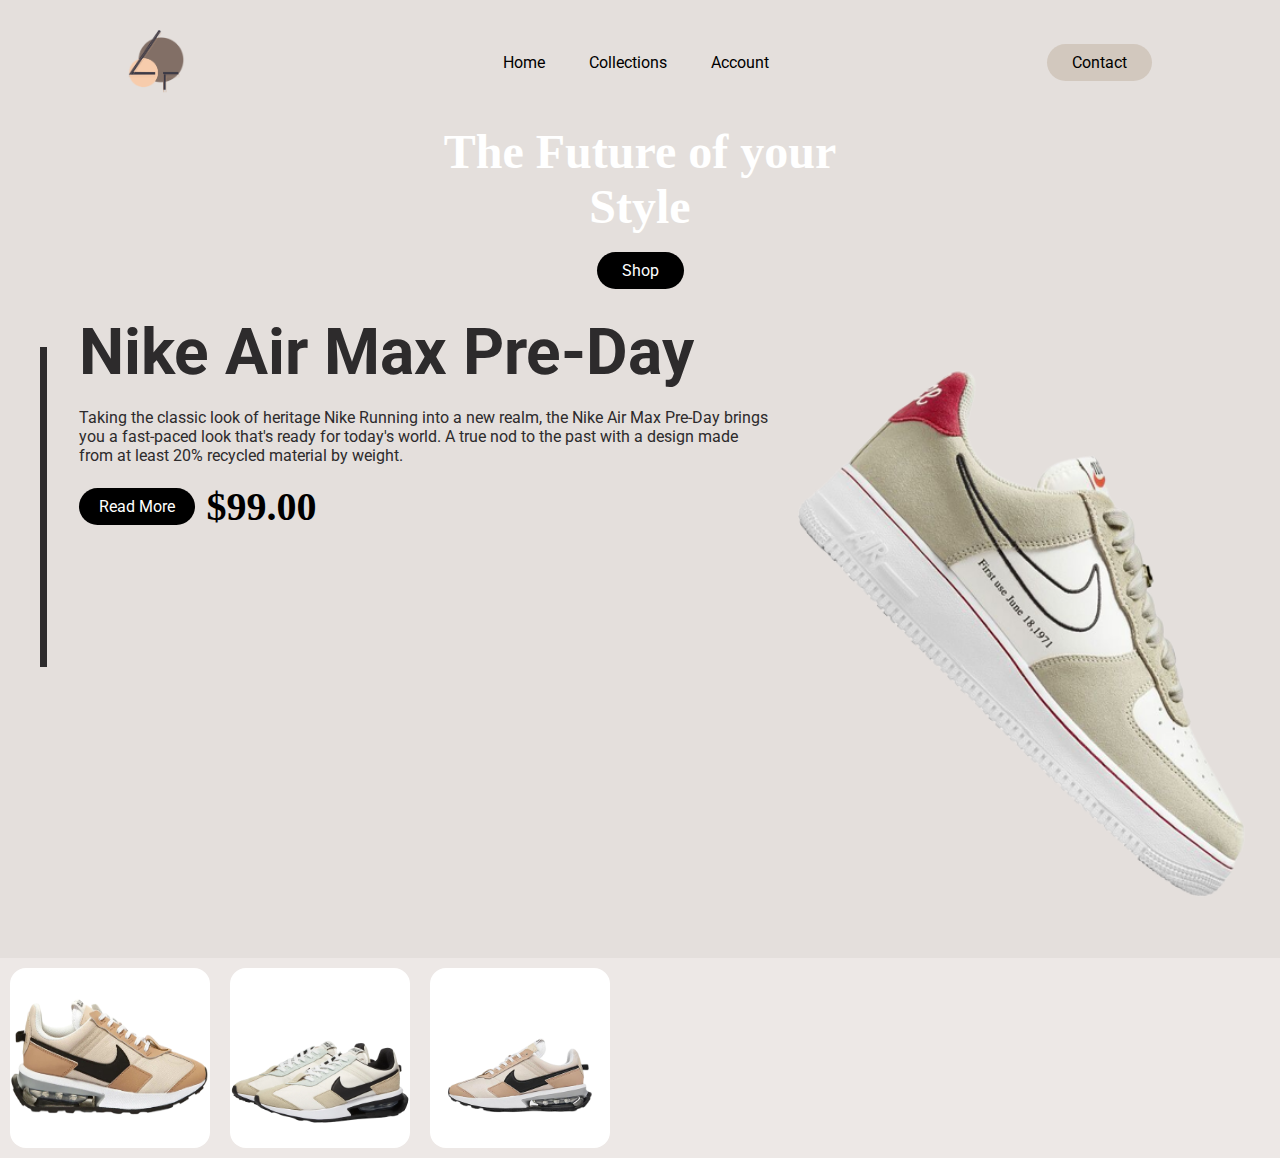
==== index.html @ 21394e32 "tanga" ====
<!DOCTYPE html>
<html lang="en">
<head>
    <meta charset="UTF-8">
    <meta http-equiv="X-UA-Compatible" content="IE=edge">
    <meta name="viewport" content="width=device-width, initial-scale=1.0">
    <link rel="stylesheet" href="main.css">
    <title>ShoeShop</title>
</head>
<body>
    <header>
        <img class="logo" src="images/logo.png" alt="logo" height="64">
        <nav>
            <ul class="nav-menu">
                <a href="#Home">
                    <li>Home</li>
                </a>
                <a href="shop.html">
                    <li>Collections</li>
                </a>
                <a href="#Account">
                    <li>Account</li>
                </a>
            </ul>
        </nav>
        <a href="#" class="cta"><button>Contact</button></a>
    </header>
    <div class="first-page">
        <h1 class="qoute">The Future of your <br>Style</h1>
        <br>
        <a class="explore-btn" href="shop.html"><button>Shop</button></a>
    </div>
    <br>
    <div class="display-container">
        <div class="divider"></div>
        <div class="container-inside">
            <h2 class="container-inside title">Nike Air Max Pre-Day</h2>
            <br>
            <p class="container-inside subtitle">Taking the classic look of heritage Nike Running into a new realm, the Nike Air Max Pre-Day brings you a fast-paced look
            that's ready for today's world. A true nod to the past with a design made from at least 20% recycled material by weight.</p>
            <br>
            <div class="btn">
                <button>Read More</button>
                <h4>$99.00</h4>
            </div>
        </div>
        <img class="image1" src="images/overview.png" alt="">
    </div>
    <div class="overview">
        <div class="ovs ov1">
            <img src="images/ov1.png" alt="">
        </div>
        <div class="ovs ov2">
            <img src="images/ov2.png" alt="">
        </div>
        <div class="ovs ov3">
            <img src="images/ov3.png" alt="">
        </div>
        <!-- <img class="ovs ov1" src="images/ov1.png" alt="image 1">
        <img class="ovs ov2" src="images/ov2.png" alt="image 2">
        <img class="ovs ov3" src="images/ov3.png" alt="image 3"> -->
    </div>
</body>
</html>
---- main.css ----
@import url('https://fonts.googleapis.com/css2?family=Roboto&display=swap');

*{
    box-sizing: border-box;
    margin: 0;
    pad: 0;
    background-color: #e4dfdc;
}

li, a, button{
    font-family: "Roboto",sans-serif;
    font-weight: 400;
    font-size: 16px;
    color: black;
    text-decoration: none;
}
header{
    display: flex;
    justify-content: space-between;
    align-items: center;
    padding: 30px 10%;
}
.logo{
    cursor: pointer;
}
.nav-menu{
    list-style: none;
}
.nav-menu li{
    display: inline-block;
    padding: 0px 20px;
}
.nav-menu li a{
    transition: all 0.3s ease;
}
.nav-menu li a:hover {
    color: black;
}
.qoute{
    font-size: 48px;
}
button{
    padding: 9px 25px;
    background-color: rgb(210, 200, 190);
    border: none;
    border-radius: 50px;
    cursor: pointer;
    transition: all 0.3s ease 0s;
}
button:hover {
    padding: 9px 25px;
    background-color: rgb(255, 255, 255);
    color: black;
    border: none;
    border-radius: 50px;
    cursor: pointer;
    transition: all 0.3s ease 0s;
}
h1{
    color: white;
    text-align: center;
    font-size: 32px;
}
.explore-btn{
    display: block;
    text-align: center;
}
.explore-btn button{
    padding: 9px 25px;
    background-color: black;
    color: white;
    border: none;
    border-radius: 50px;
    cursor: pointer;
    transition: all 0.3s ease 0s;
}
.explore-btn button:hover {
    padding: 9px 32px;
    background-color: grey;
    color: white;
    border: none;
    border-radius: 50px;
    cursor: pointer;
    transition: all 0.3s ease 0s;
}



.divider{
    height: 320px;
    width: 16px;
    background-color: #2d2b2c;
    margin: 32px;
}
.display-container{
    display: flex;
    justify-content: center;
    padding: 8px;
}
.title{
    color: #2d2b2c;
    font-family: 'Roboto', sans-serif;
    font-size: 4em;
}
.subtitle {
    color: #2d2b2c;
    font-family: 'Roboto',sans-serif;
    font-size: 1em;
}
.image1{
    background-color: transparent; 
    transition: transform 100ms;
    width: 100%;
    max-width: 500px;
    
}
.btn{
    display: flex;
    align-items: center;
    justify-content: start;
    font-size: 40px;
}
.btn button{
    padding-left: 20px;
    padding-right: 20px;
    margin-right: 12px;
    background-color: black;
    color: white;
}
.btn button:hover {
    padding: 9px 25px;
    background-color: grey;
    color: white;
    border: none;
    border-radius: 50px;
    cursor: pointer;
    transition: all 0.3s ease 0s;
}
.overview{
    height: 200px;
    width: 100%;
    background-color: #ede8e6;
    justify-content: start;
    flex-direction: row;
    display: flex;
    text-align: center;
}
.ovs{
    background-color: transparent;
    margin: 10px;
}
.ov1 img{
    width: 100%;
    height: 100%;
    max-width: 200px;
    max-height: 200px;
    background-color: white;
    border-radius: 16px;
}
.ov2 img{
    width: 100%;
    height: 100%;
    max-width: 200px;
    max-height: 200px;
    background-color: white;
    border-radius: 16px;
}
.ov3 img{
    width: 100%;
    height: 100%;
    max-width: 200px;
    max-height: 200px;
    background-color: white;
    border-radius: 16px;
}



@media (max-width: 700px){
    .display-container {
        display: flex;
        justify-content: center;
        flex-direction: column;
    }
    .title {
            color: black;
            font-family: 'Roboto', sans-serif;
            font-size: 2em;
            text-align: center;
    }
    
    .subtitle {
            color: black;
            text-align: center;
            font-size: 0.9em;
    }
        .image1 {
            background-color: transparent;
            transition: transform 100ms;
            width: 100%;
            max-width: 320px;
    
    }
    .divider {
        height: 4px;
        width: 100%;
        background-color: #2d2b2c;
    }
    .btn {
            display: flex;
            align-items: center;
            justify-content: center;
            font-size: 40px;
    }
    
    .btn button {
            padding-left: 20px;
            padding-right: 20px;
            margin-right: 12px;
    }
.overview {
    height: 600px;
    width: 100%;
    background-color: #e4dfdc;
    margin-top: 20px;
    flex-direction: wrap;
}

.ovs {
    background-color: transparent;
    margin: 10px;
}

.ov1 img {
    width: 100%;
    height: 100%;
    max-width: 150px;
    max-height: 150px;
    background-color: white;
    border-radius: 16px;
}

.ov2 img {
    width: 100%;
    height: 100%;
    max-width: 150px;
    max-height: 150px;
    background-color: white;
    border-radius: 16px;
}

.ov3 img {
    width: 100%;
    height: 100%;
    max-width: 150px;
    max-height: 150px;
    background-color: white;
    border-radius: 16px;
}

}
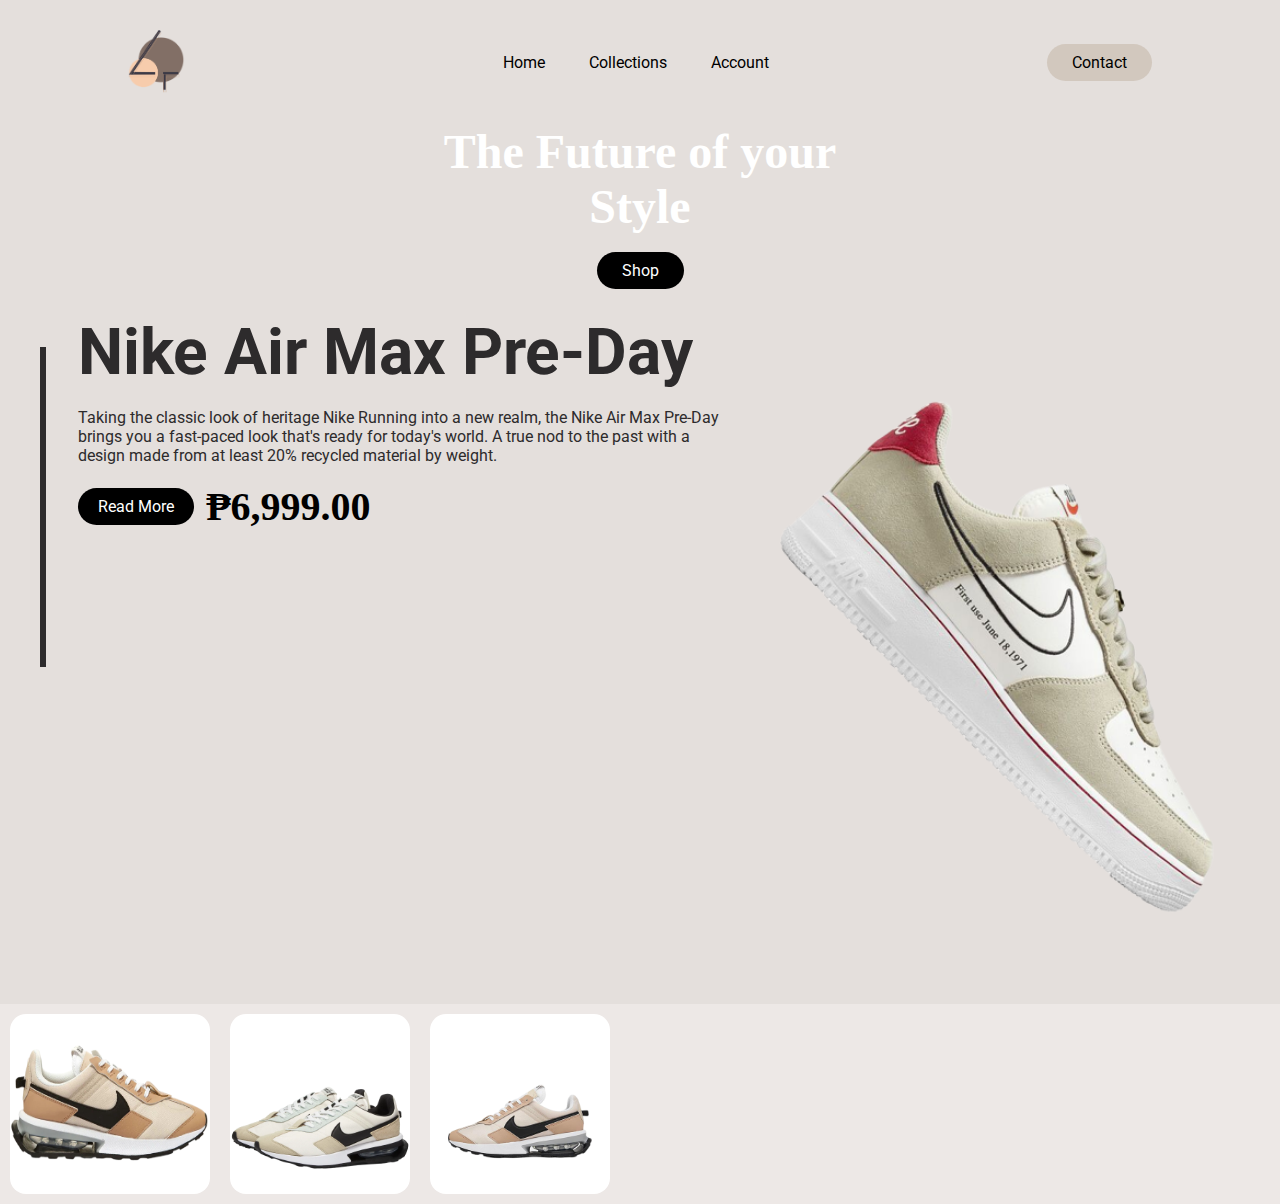
==== commit 8a57b154: "init" ====
--- a/index.html
+++ b/index.html
@@ -18,7 +18,7 @@
                 <a href="shop.html">
                     <li>Collections</li>
                 </a>
-                <a href="#Account">
+                <a href="account.html">
                     <li>Account</li>
                 </a>
             </ul>
@@ -41,7 +41,7 @@
             <br>
             <div class="btn">
                 <button>Read More</button>
-                <h4>$99.00</h4>
+                <h4>₱6,999.00</h4>
             </div>
         </div>
         <img class="image1" src="images/overview.png" alt="">
--- a/main.css
+++ b/main.css
@@ -20,6 +20,11 @@
     align-items: center;
     padding: 30px 10%;
 }
+.workout{
+    background-image: url("images/workout.jpg");
+    height: 400px;
+    width: 100%;
+}
 .logo{
     cursor: pointer;
 }
@@ -48,9 +53,9 @@
     transition: all 0.3s ease 0s;
 }
 button:hover {
-    padding: 9px 25px;
-    background-color: rgb(255, 255, 255);
-    color: black;
+    padding: 9px 32px;
+    background-color: #2e2b2c;
+    color: white;
     border: none;
     border-radius: 50px;
     cursor: pointer;
@@ -112,6 +117,7 @@
     transition: transform 100ms;
     width: 100%;
     max-width: 500px;
+    margin: 32px;
     
 }
 .btn{
@@ -157,6 +163,11 @@
     background-color: white;
     border-radius: 16px;
 }
+.ovs:hover {
+    background-color: transparent;
+    margin: 0;
+}
+
 .ov2 img{
     width: 100%;
     height: 100%;
@@ -194,12 +205,14 @@
             text-align: center;
             font-size: 0.9em;
     }
-        .image1 {
-            background-color: transparent;
-            transition: transform 100ms;
-            width: 100%;
-            max-width: 320px;
-    
+    .image1 {
+        margin-top: 10px;
+        background-color: white;
+        transition: transform 100ms;
+        width: 100%;
+        max-width: 320px;
+        align-self: center;
+        border-radius: 8px;    
     }
     .divider {
         height: 4px;
